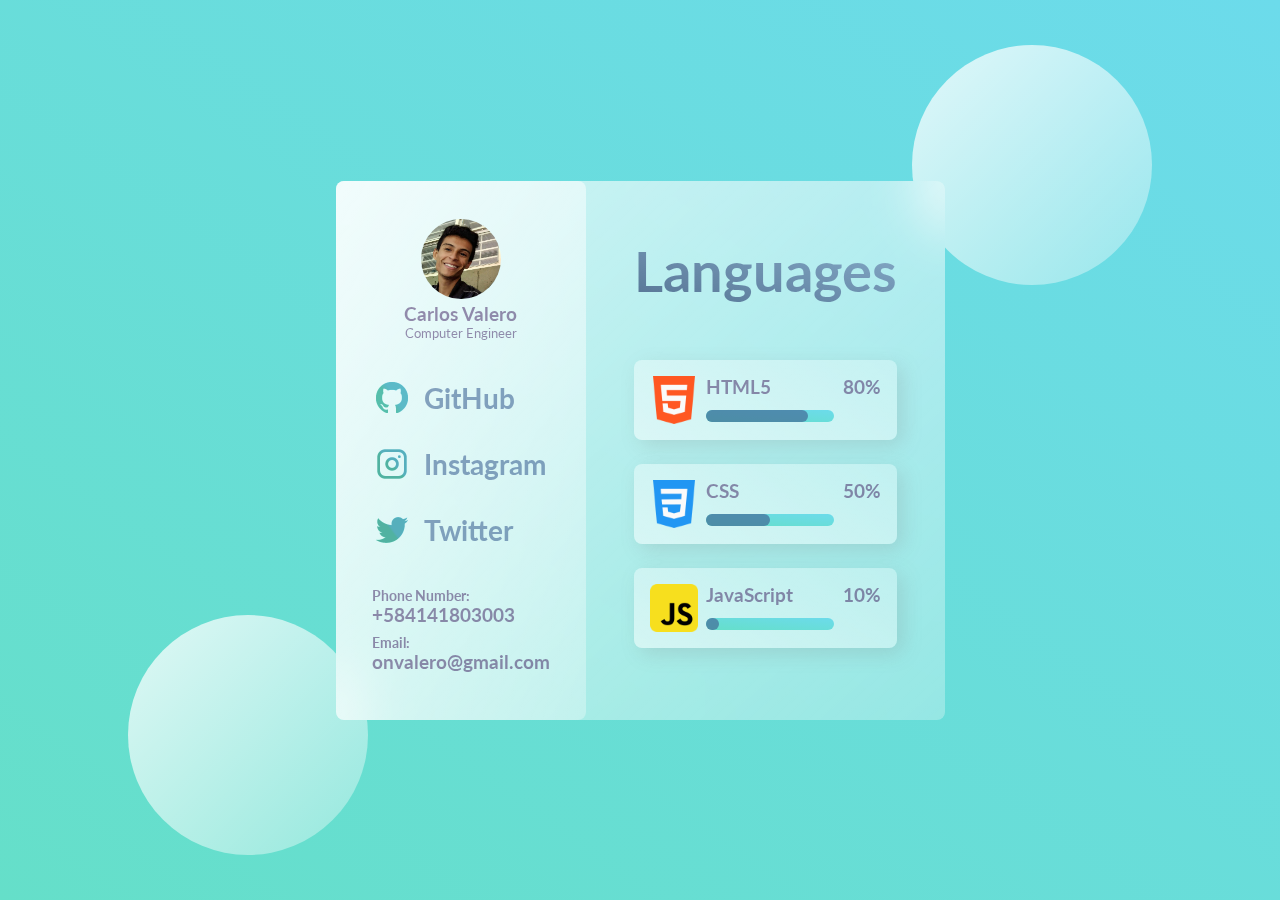
==== Cristal/index.html @ 319aeac0 "add cristal" ====
<!DOCTYPE html>
<html lang="en">
<head>
    <meta charset="UTF-8">
    <meta http-equiv="X-UA-Compatible" content="IE=edge">
    <meta name="viewport" content="width=device-width, initial-scale=1.0">
    <title>Cristal</title>
    <link rel="stylesheet" href="style.css">
    <link rel="stylesheet" href="https://cdnjs.cloudflare.com/ajax/libs/font-awesome/5.15.2/css/all.min.css">
    <link rel="preconnect" href="https://fonts.gstatic.com">
    <link href="https://fonts.googleapis.com/css2?family=Lato:wght@100;300;400;700&display=swap" rel="stylesheet">
</head>
<body>
    <main>
        <section class="glass">
            <div class="dashboad">
                <div class="user">
                    <img src="img/perfil.jpeg" alt="img-perfil">
                    <h2>Carlos Valero</h2>
                    <p>Computer Engineer</p>
                </div>
                <div class="links">
                    <a href="https://github.com/cdevalero">
                        <div class="link">
                            <img src="img/git-bow.png" alt="">
                            <h3>GitHub</h3>
                        </div>
                    </a>
                    <a href="https://www.instagram.com/cdevalero/">
                        <div class="link">
                            <img src="img/ig-bow.png" alt="">
                            <h3>Instagram</h3>
                        </div>
                    </a>
                    <a href="https://twitter.com/CdeValero">
                        <div class="link">
                            <img src="img/tw-bow.png" alt="">
                            <h3>Twitter</h3>
                        </div>
                    </a>
                    
                </div>
                <div class="contact">
                    <h4>Phone Number:</h4>
                    <h3>+584141803003</h3>
                    <h4>Email:</h4>
                    <h3>onvalero@gmail.com</h3>
                </div>
            </div>
            <div class="languages">
                <div class="status">
                    <h1>Languages</h1>
                </div>
                <div class="cards">
                    <div class="card">
                        <img src="img/html.png" alt="">
                        <div class="card--info">
                            <h3>HTML5</h3>
                            <div class="progress--html"></div>
                        </div>
                        <h3 class="porcentage">80%</h3>
                    </div>
                    <div class="card">
                        <img src="img/css.png" alt="">
                        <div class="card--info">
                            <h3>CSS</h3>
                            <div class="progress--css"></div>
                        </div>
                        <h3 class="porcentage">50%</h3>
                    </div>
                    <div class="card">
                        <img src="img/js.png" alt="">
                        <div class="card--info">
                            <h3>JavaScript</h3>
                            <div class="progress--js"></div>
                        </div>
                        <h3 class="porcentage">10%</h3>
                    </div>
                </div>
            </div>
        </section>
    </main>
    <div class="circle1"></div>
    <div class="circle2"></div>
</body>
</html>
---- Cristal/style.css ----
* {
    margin: 0;
    padding: 0;
    box-sizing: border-box;
    font-family: 'Lato', sans-serif;
    color: rgba(46, 9, 79, 0.461);
    
}

/* vh significa 1/100 la altura del monito es decir si el monitor mide 900px -> 1vh == 9px*/
/* Existe wh para medir la anchura del monito  (h: height; w: width; v:view*/

main {
    min-height: 100vh;
    background: linear-gradient(to right top, #65dfc9, #6cdbeb);

    display: flex;              /* Hace funcionar las dos lineas siguientes */
    align-items: center;        /* Coloca el objeto en el centro Verticalemente */
    justify-content: center;    /* Coloca el objeto en el centro Horizontalmente */
}

a {
    text-decoration: none;
}

.glass {
    background: linear-gradient(
        to right bottom, 
        rgba(255,255,255,0.7), 
        rgba(255,255,255,0.3)
    );
    backdrop-filter: blur(1.5rem);
    border-radius: 0.5rem;
    z-index: 2;                 /* Entre mas grande el numero mas lejos del fondo */
    display: flex;              /* Flex lo que hace es que todo lo que este adentro va a pasar de vertical a horizontal*/
}

.circle1, .circle2 {
    background: linear-gradient(
        to right bottom, 
        rgba(255,255,255,0.8), 
        rgba(255,255,255,0.3)
    );
    height: 15rem;
    width: 15rem;
    border-radius: 100%;
    position: absolute;     /* Esto hace que podamos colocar el objeto en la posicion XY que querramos*/
}

.circle1 {
    top: 5%;
    right: 10%;
}

.circle2 {
    bottom: 5%;
    left: 10%;
}

/* --------------- DASHBOARD ---------------- */

.dashboad {
    color: rgba(46, 9, 79, 0.605);
    flex: 1;
    display: flex;
    flex-direction: column;
    align-items: center;
    justify-content: center;
    text-align: center;
    background: linear-gradient(
        to right bottom, 
        rgba(255,255,255,0.7), 
        rgba(255,255,255,0.3)
    );
    border-radius: 0.5rem;
}

/* ---- USER ----- */

.user {
    margin-top: 0.5rem;
    margin-bottom: 1rem;
}

.user h2 {
    font-size: 1.2rem;
}

.user p {
    font-size: 0.8rem;
}

.user img {
    height: 80px;
    width: 80px;
    border-radius: 100%;
}

/* ---- LINK ----- */

.link {
    display: flex;
    margin: 1rem 0;
    padding: 0.5rem 2.5rem;
    align-items:center;
}

.link h3 {
    color: #426696;
    opacity: 0.6;
    font-weight: 700;
    padding-left: 1rem;
    font-size: 28px;
}

.link img{
    width: 32px;
}

/* ---- CONTACT ----- */

.contact {
    color: rgba(46, 9, 79, 0.502);
    text-align: left;
    margin-bottom: 0.5rem;
    border-radius: 5px;
    padding: 0.5rem;
}

.contact h4 {
    font-size: 14px;
    margin-top: 0.5rem;
    
}

/* --------------- LANGUAGES ---------------- */

.languages {
    flex: 2;
    display: flex;
    flex-direction: column;
    justify-content: space-evenly;
    margin: 3rem;
}

.status{
    margin-top: 0.5rem;
    margin-bottom: 2rem;
}

.status h1{
    font-size: 3.5rem;
    font-weight: bold;
    background: linear-gradient(to right top, #2a3f6cb3, #89aecb);
    -webkit-background-clip: text;                                      /* Esto ancla el fondo al texto */
    -webkit-text-fill-color: transparent;                               /* Esto hace que el texto sea transparente para poder ver el fondo*/

}

/* ---- CARD ----- */

.card img{
    width: 3rem;
}

.card {
    display: flex;
    background: linear-gradient(to right top, rgba(255,255,255,0.5), rgba(255,255,255,0.3));
    border-radius: 0.5rem;
    margin: 1.5rem 0;
    padding: 1rem;
    box-shadow: 6px 6px 20px rgba(122,122,122,0.2);
    justify-content: space-between;
}

/* ---- PROGRESS ----- */

.progress--js, .progress--css, .progress--html {
    background: linear-gradient(to right top, #65dfc9, #6cdbeb);
    border-radius: 2rem;
    width: 8rem;
    height: 25%;
    margin-top: 0.8rem;
    margin-bottom: 0.1rem;
    position: relative;                 /* Esto lo que hace es que un objeto absoluto este dentro de este objeto*/
}

.progress--html::after {                /* Esto lo que hace es generar un estilo adicional despues de generar el original/estandar */
    content: "";                        /* Esto es obligatorio para que funcione */
    position: absolute;
    width: 80%;
    height: 100%;
    background: #426696ae;
    border-radius: 2rem;
}

.progress--js::after {                
    content: "";                        
    position: absolute;
    width: 10%;
    height: 100%;
    background: #426696ae;
    border-radius: 2rem;
}

.progress--css::after {                
    content: "";                        
    position: absolute;
    width: 50%;
    height: 100%;
    background: #426696ae;
    border-radius: 2rem;
}


@media (max-width: 700px){
    * {
        font-size: 14px;
    }
}


/* ------------------- MOVIL ---------------- */

@media (max-width: 600px){
    .glass{
        width: 100%;
        display: flex;
        flex-direction: column;
        margin: 1rem 1rem;
    }

    .user {
        margin-top: 1.5rem;
    }
    
    .user h2 {
        font-size: 2.3rem;
    }
    
    .user p {
        font-size: 1.5rem;
    }
    
    .user img {
        height: 150px;
        width: 150px;
    }

    .links {
        display: flex;
    }
    
    .link h3 {
        display: none;
    }
    
    .link img{
        width: 32px;
    }
    
    .contact h4 {
        font-size: 14px;
    }
    .contact h3 {
        font-size: 18px;
    }

    .languages {
        margin-bottom: 5rem;
    }

    .status h1{
        text-align: center;
    }
    
    .card img{
        width: 5rem;
    }
    
    .card h3{
        font-size: 16px
    }
    .porcentage{
        padding-top: 1.2rem;
        padding-right: 0.5rem;
    }

}
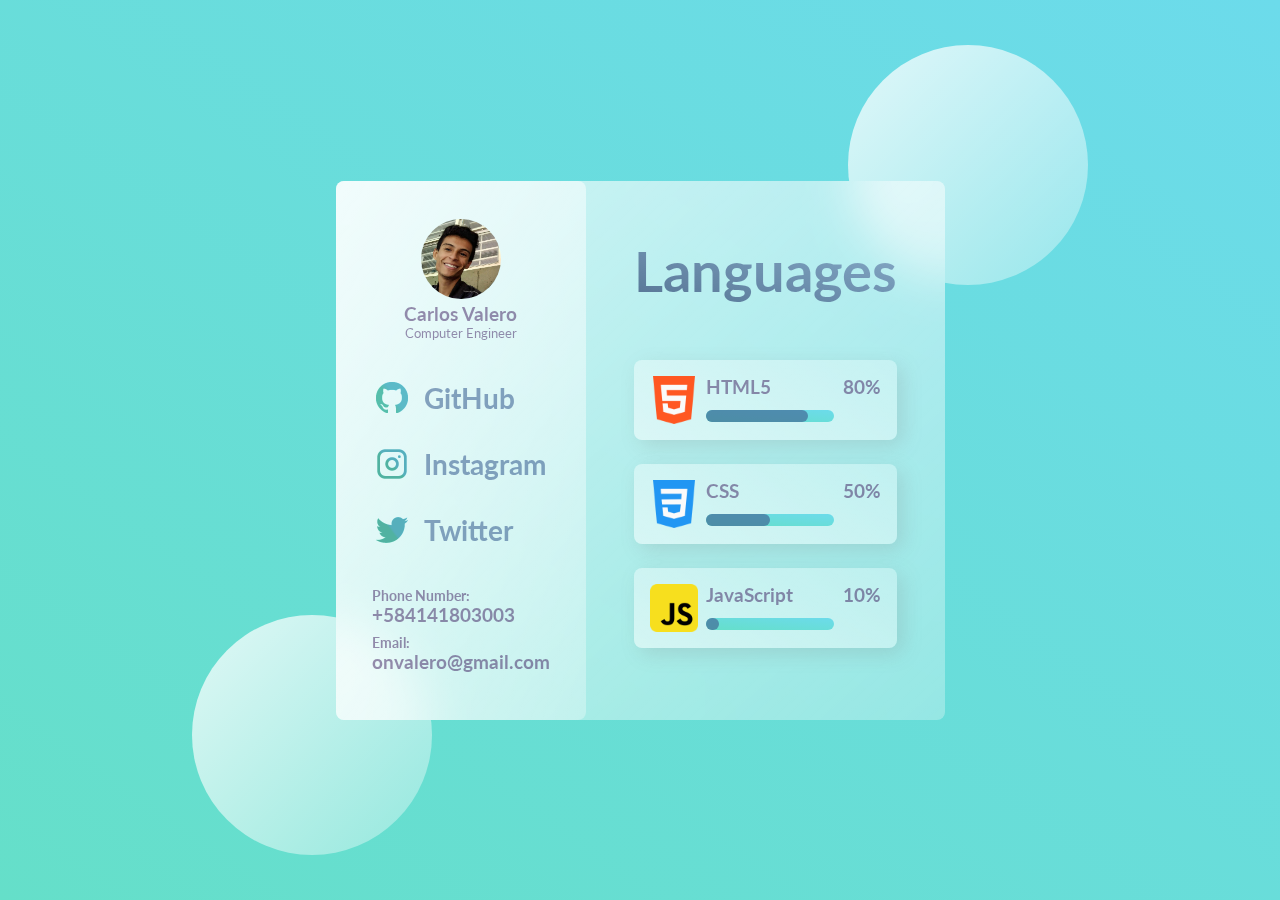
==== commit c283953a: "add ideas" ====
--- a/Cristal/index.html
+++ b/Cristal/index.html
@@ -22,19 +22,19 @@
                 <div class="links">
                     <a href="https://github.com/cdevalero">
                         <div class="link">
-                            <img src="img/git-bow.png" alt="">
+                            <img src="img/git-bow.png" alt="git-icon">
                             <h3>GitHub</h3>
                         </div>
                     </a>
                     <a href="https://www.instagram.com/cdevalero/">
                         <div class="link">
-                            <img src="img/ig-bow.png" alt="">
+                            <img src="img/ig-bow.png" alt="ig-icon">
                             <h3>Instagram</h3>
                         </div>
                     </a>
                     <a href="https://twitter.com/CdeValero">
                         <div class="link">
-                            <img src="img/tw-bow.png" alt="">
+                            <img src="img/tw-bow.png" alt="tw-icon">
                             <h3>Twitter</h3>
                         </div>
                     </a>
@@ -53,7 +53,7 @@
                 </div>
                 <div class="cards">
                     <div class="card">
-                        <img src="img/html.png" alt="">
+                        <img src="img/html.png" alt="html-icon">
                         <div class="card--info">
                             <h3>HTML5</h3>
                             <div class="progress--html"></div>
@@ -61,7 +61,7 @@
                         <h3 class="porcentage">80%</h3>
                     </div>
                     <div class="card">
-                        <img src="img/css.png" alt="">
+                        <img src="img/css.png" alt="css-icon">
                         <div class="card--info">
                             <h3>CSS</h3>
                             <div class="progress--css"></div>
@@ -69,7 +69,7 @@
                         <h3 class="porcentage">50%</h3>
                     </div>
                     <div class="card">
-                        <img src="img/js.png" alt="">
+                        <img src="img/js.png" alt="js-icon">
                         <div class="card--info">
                             <h3>JavaScript</h3>
                             <div class="progress--js"></div>
@@ -82,5 +82,9 @@
     </main>
     <div class="circle1"></div>
     <div class="circle2"></div>
+    <div class="tema">
+        <img id="tema--img" src="img/moon.png" alt="tema-icon">
+    </div>
+    <script src="main.js"></script>
 </body>
 </html>--- a/Cristal/style.css
+++ b/Cristal/style.css
@@ -12,8 +12,9 @@
 
 main {
     min-height: 100vh;
+    
     background: linear-gradient(to right top, #65dfc9, #6cdbeb);
-
+    
     display: flex;              /* Hace funcionar las dos lineas siguientes */
     align-items: center;        /* Coloca el objeto en el centro Verticalemente */
     justify-content: center;    /* Coloca el objeto en el centro Horizontalmente */
@@ -49,13 +50,25 @@
 
 .circle1 {
     top: 5%;
-    right: 10%;
+    right: 15%;
 }
 
 .circle2 {
     bottom: 5%;
-    left: 10%;
-}
+    left: 15%;
+}
+
+.tema{
+    position: absolute;
+    top: 1%;
+    right: 1%;
+    display: none;
+}
+
+.tema img {
+    width: 32px;
+}
+
 
 /* --------------- DASHBOARD ---------------- */
 
